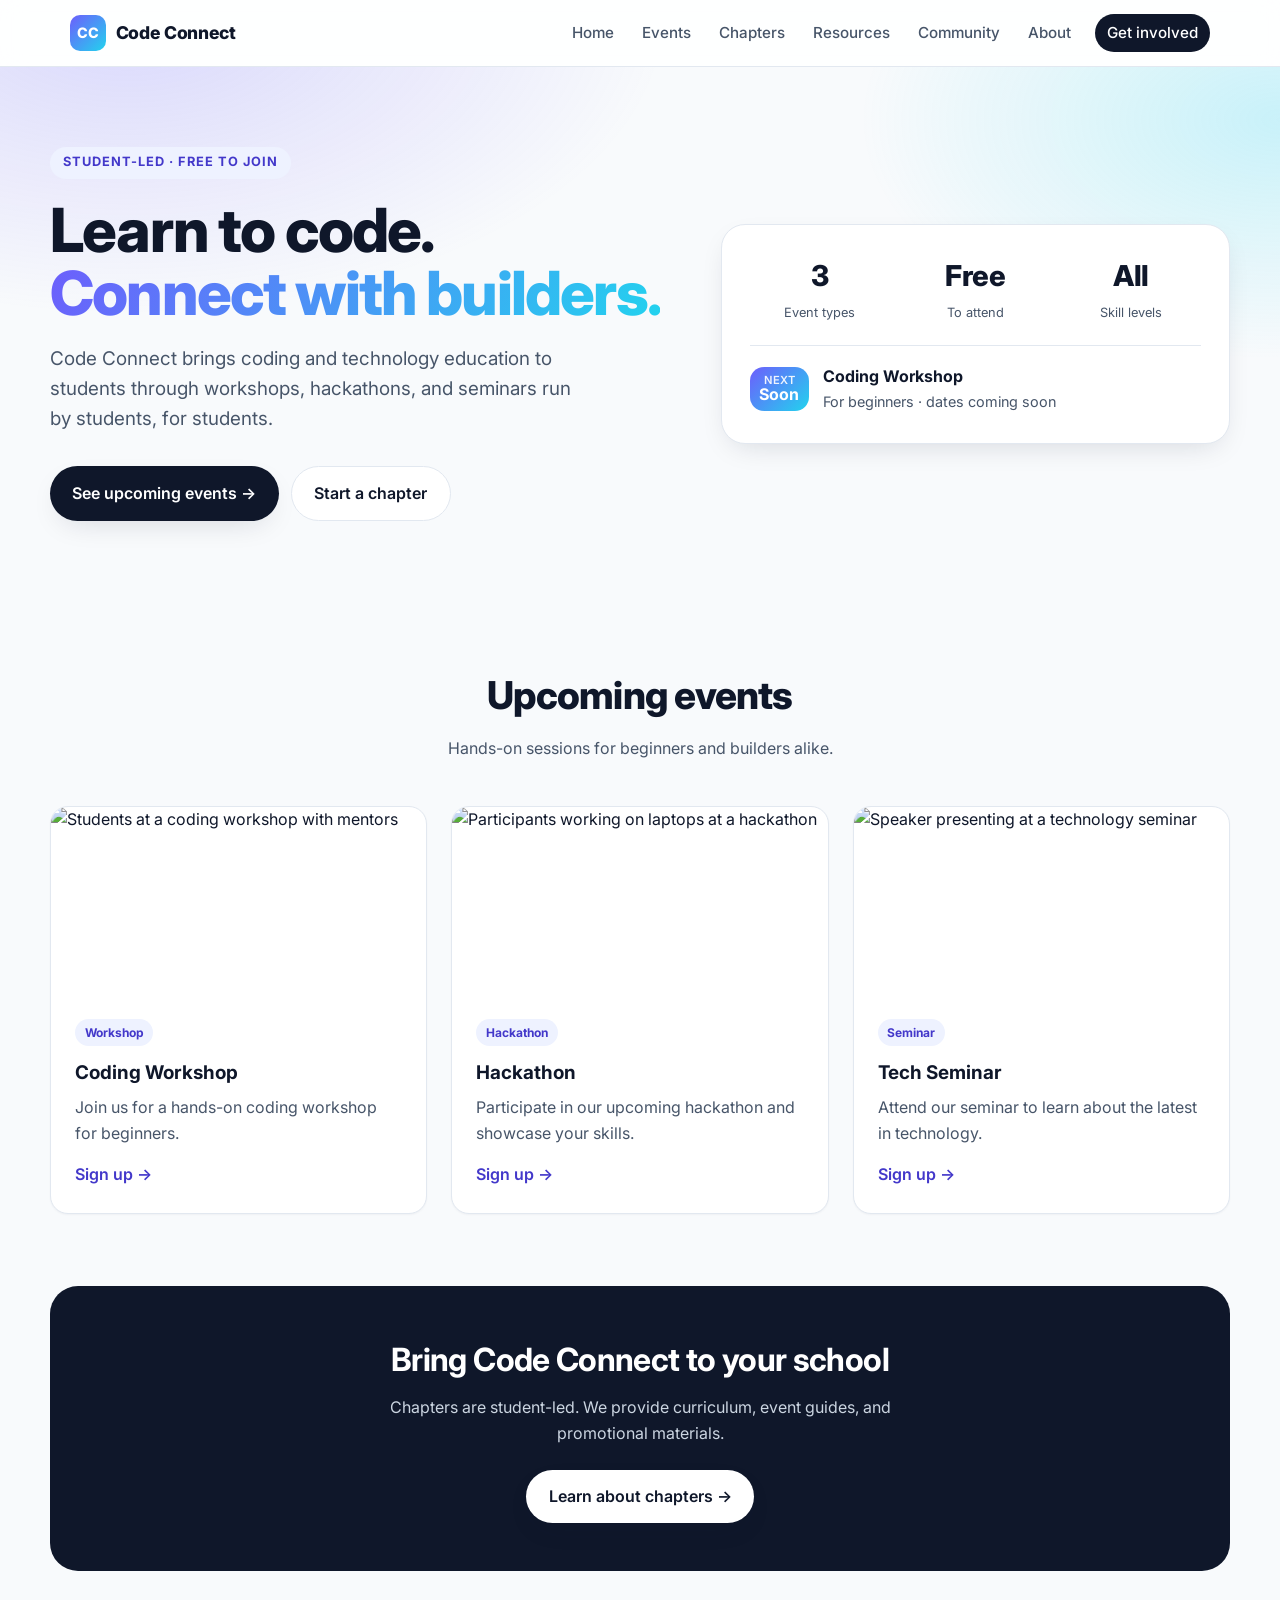
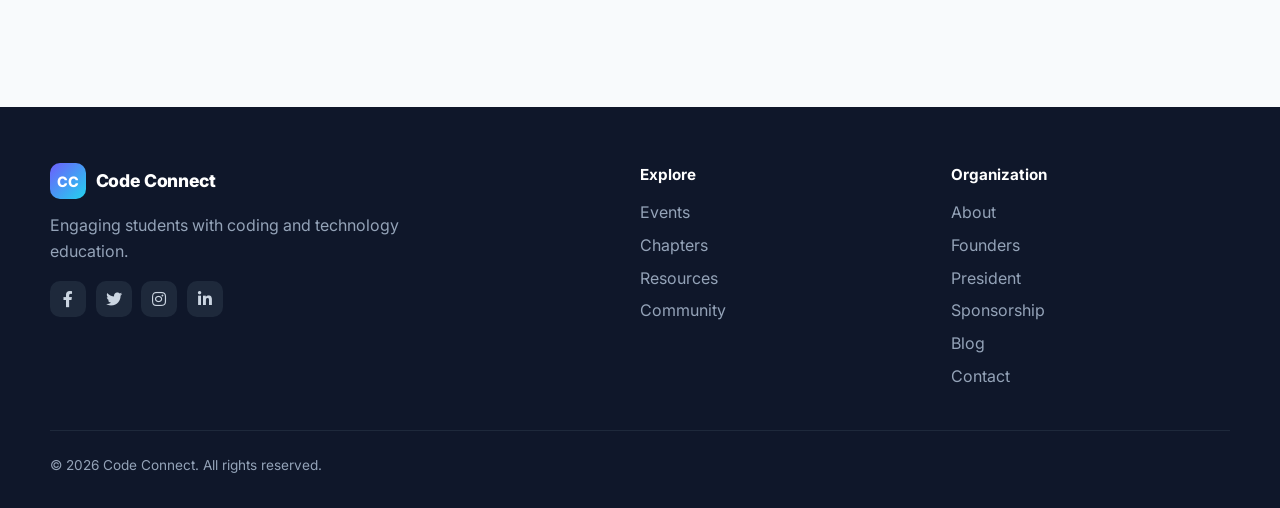
==== index.html @ 2a368549 "Code Connect website: redesign, founders and president pages" ====
<!doctype html>
<html lang="en">
<head>
  <meta charset="utf-8" />
  <meta name="viewport" content="width=device-width, initial-scale=1.0" />
  <title>Code Connect — Learn to code</title>
  <link rel="preconnect" href="https://fonts.googleapis.com" />
  <link href="https://fonts.googleapis.com/css2?family=Inter:wght@400;500;600;700;800&display=swap" rel="stylesheet" />
  <script src="https://cdn.tailwindcss.com"></script>
  <link rel="stylesheet" href="https://cdnjs.cloudflare.com/ajax/libs/font-awesome/5.15.3/css/all.min.css" />
  <link rel="stylesheet" href="style.css" />
</head>
<body>
<header class="site-nav">
  <div class="wrap">
    <a class="brand" href="index.html"><span class="brand-mark">CC</span>Code Connect</a>
    <nav class="nav-links" aria-label="Main">
      <a href="index.html">Home</a>
      <a href="events.html">Events</a>
      <a href="chapters.html">Chapters</a>
      <a href="resources.html">Resources</a>
      <a href="community.html">Community</a>
      <a href="about.html">About</a>
      <a href="contacts.html" class="nav-cta">Get involved</a>
    </nav>
  </div>
</header>
<main>
<section class="hero">
  <div class="hero-inner">
    <div>
      <span class="eyebrow">Student-led · Free to join</span>
      <h1>Learn to code.<br /><span class="gradient-text">Connect with builders.</span></h1>
      <p class="lead">Code Connect brings coding and technology education to students through workshops, hackathons, and seminars run by students, for students.</p>
      <div class="hero-actions">
        <a class="btn btn-primary" href="events.html">See upcoming events &rarr;</a>
        <a class="btn btn-ghost" href="chapters.html">Start a chapter</a>
      </div>
    </div>
    <div class="hero-card">
      <div class="stat-row">
        <div class="stat"><strong>3</strong><span>Event types</span></div>
        <div class="stat"><strong>Free</strong><span>To attend</span></div>
        <div class="stat"><strong>All</strong><span>Skill levels</span></div>
      </div>
      <div class="next">
        <div class="date-chip"><small>NEXT</small>Soon</div>
        <div><strong>Coding Workshop</strong><br /><span style="color:#475569;font-size:.9rem">For beginners · dates coming soon</span></div>
      </div>
    </div>
  </div>
</section>

<section class="section">
  <div class="container-x">
    <div class="section-head">
      <h2>Upcoming events</h2>
      <p>Hands-on sessions for beginners and builders alike.</p>
    </div>
    <div class="grid-3">
      <article class="card">
        <img alt="Students at a coding workshop with mentors" src="https://storage.googleapis.com/a1aa/image/Tjz4YbG64krkLZv96mCDO0YobpK5CkOuRFcffKxFZkyejjbnA.jpg" />
        <div class="card-body">
          <span class="pill">Workshop</span>
          <h3>Coding Workshop</h3>
          <p>Join us for a hands-on coding workshop for beginners.</p>
          <a class="card-link" href="events.html">Sign up</a>
        </div>
      </article>
      <article class="card">
        <img alt="Participants working on laptops at a hackathon" src="https://storage.googleapis.com/a1aa/image/rI74rDpu7BZwDp7bPpYvdTBc5lGp9jQdH3bQnjBXq4fA542JA.jpg" />
        <div class="card-body">
          <span class="pill">Hackathon</span>
          <h3>Hackathon</h3>
          <p>Participate in our upcoming hackathon and showcase your skills.</p>
          <a class="card-link" href="events.html">Sign up</a>
        </div>
      </article>
      <article class="card">
        <img alt="Speaker presenting at a technology seminar" src="https://storage.googleapis.com/a1aa/image/pTjhTjVOJkLBNROu7k49UaQ9UnIOK3O3C7z0RHsLIkPf442JA.jpg" />
        <div class="card-body">
          <span class="pill">Seminar</span>
          <h3>Tech Seminar</h3>
          <p>Attend our seminar to learn about the latest in technology.</p>
          <a class="card-link" href="events.html">Sign up</a>
        </div>
      </article>
    </div>
  </div>
</section>

<section class="section" style="padding-top:0">
  <div class="container-x band">
    <h2>Bring Code Connect to your school</h2>
    <p>Chapters are student-led. We provide curriculum, event guides, and promotional materials.</p>
    <a class="btn btn-primary" href="chapters.html">Learn about chapters &rarr;</a>
  </div>
</section>

</main>
<footer class="site-footer">
  <div class="footer-grid">
    <div>
      <a class="brand" href="index.html" style="color:#fff"><span class="brand-mark">CC</span>Code Connect</a>
      <p style="margin:0.9rem 0 0;max-width:24rem">Engaging students with coding and technology education.</p>
      <div class="social">
        <a href="#" aria-label="Facebook"><i class="fab fa-facebook-f"></i></a>
        <a href="#" aria-label="Twitter"><i class="fab fa-twitter"></i></a>
        <a href="#" aria-label="Instagram"><i class="fab fa-instagram"></i></a>
        <a href="#" aria-label="LinkedIn"><i class="fab fa-linkedin-in"></i></a>
      </div>
    </div>
    <div>
      <h4>Explore</h4>
      <ul><li><a href="events.html">Events</a></li><li><a href="chapters.html">Chapters</a></li><li><a href="resources.html">Resources</a></li><li><a href="community.html">Community</a></li></ul>
    </div>
    <div>
      <h4>Organization</h4>
      <ul><li><a href="about.html">About</a></li><li><a href="founders.html">Founders</a></li><li><a href="president.html">President</a></li><li><a href="sponsorship.html">Sponsorship</a></li><li><a href="blog.html">Blog</a></li><li><a href="contacts.html">Contact</a></li></ul>
    </div>
  </div>
  <p class="copyright">© 2026 Code Connect. All rights reserved.</p>
</footer>
</body>
</html>
---- style.css ----
/* Code Connect — modern theme */
:root {
  --ink: #0f172a;
  --ink-soft: #475569;
  --bg: #f8fafc;
  --card: #ffffff;
  --line: #e2e8f0;
  --accent: #6d5efc;
  --accent-2: #22d3ee;
  --accent-ink: #4338ca;
  --radius: 18px;
  --shadow: 0 10px 30px -12px rgba(15, 23, 42, 0.18);
}

*, *::before, *::after { box-sizing: border-box; }

html { scroll-behavior: smooth; }

body {
  font-family: 'Inter', 'Roboto', system-ui, sans-serif;
  background: var(--bg);
  color: var(--ink);
  margin: 0;
  line-height: 1.6;
  -webkit-font-smoothing: antialiased;
}

a { color: var(--accent-ink); text-decoration: none; }
a:hover { color: var(--accent); }

img { max-width: 100%; }

/* ---------- Nav ---------- */
.site-nav {
  position: sticky;
  top: 0;
  z-index: 50;
  background: rgba(255, 255, 255, 0.85);
  backdrop-filter: saturate(180%) blur(12px);
  border-bottom: 1px solid var(--line);
}
.site-nav .wrap {
  max-width: 1180px;
  margin: 0 auto;
  padding: 0.85rem 1.25rem;
  display: flex;
  align-items: center;
  justify-content: space-between;
  gap: 1.5rem;
}
.brand {
  display: flex;
  align-items: center;
  gap: 0.6rem;
  font-weight: 800;
  font-size: 1.1rem;
  color: var(--ink);
  letter-spacing: -0.01em;
}
.brand:hover { color: var(--ink); }
.brand-mark {
  width: 36px;
  height: 36px;
  border-radius: 10px;
  background: linear-gradient(135deg, var(--accent), var(--accent-2));
  color: #fff;
  display: grid;
  place-items: center;
  font-weight: 800;
  font-size: 0.9rem;
}
.nav-links {
  display: flex;
  align-items: center;
  gap: 0.25rem;
  flex-wrap: nowrap;
}
.nav-links a {
  color: var(--ink-soft);
  font-weight: 500;
  font-size: 0.95rem;
  padding: 0.45rem 0.75rem;
  border-radius: 999px;
  white-space: nowrap;
}
.nav-links a:hover,
.nav-links a.active { color: var(--ink); background: #eef2ff; }
.nav-cta {
  background: var(--ink) !important;
  color: #fff !important;
  margin-left: 0.5rem;
}
.nav-cta:hover { background: var(--accent) !important; }

@media (max-width: 900px) {
  .site-nav .wrap { flex-wrap: wrap; }
  .nav-links { flex-wrap: wrap; justify-content: center; width: 100%; }
}

/* ---------- Hero ---------- */
.hero {
  position: relative;
  overflow: hidden;
  background:
    radial-gradient(900px 500px at 10% -10%, rgba(109, 94, 252, 0.22), transparent 60%),
    radial-gradient(700px 400px at 100% 10%, rgba(34, 211, 238, 0.22), transparent 60%),
    var(--bg);
  padding: 5rem 1.25rem 4.5rem;
}
.hero-inner {
  max-width: 1180px;
  margin: 0 auto;
  display: grid;
  grid-template-columns: 1.1fr 0.9fr;
  gap: 3rem;
  align-items: center;
}
.eyebrow {
  display: inline-block;
  font-size: 0.8rem;
  font-weight: 700;
  letter-spacing: 0.08em;
  text-transform: uppercase;
  color: var(--accent-ink);
  background: #eef2ff;
  padding: 0.35rem 0.8rem;
  border-radius: 999px;
  margin-bottom: 1.25rem;
}
.hero h1 {
  font-size: clamp(2.4rem, 5vw, 3.8rem);
  line-height: 1.05;
  letter-spacing: -0.03em;
  margin: 0 0 1.1rem;
  font-weight: 800;
}
.gradient-text {
  background: linear-gradient(120deg, var(--accent), var(--accent-2));
  -webkit-background-clip: text;
  background-clip: text;
  color: transparent;
}
.hero p.lead {
  font-size: 1.18rem;
  color: var(--ink-soft);
  max-width: 34rem;
  margin: 0 0 2rem;
}
.btn {
  display: inline-flex;
  align-items: center;
  gap: 0.4rem;
  padding: 0.85rem 1.4rem;
  border-radius: 999px;
  font-weight: 600;
  transition: transform 0.2s ease, box-shadow 0.2s ease, background 0.2s ease;
}
.btn:hover { transform: translateY(-2px); }
.btn-primary {
  background: var(--ink);
  color: #fff;
  box-shadow: var(--shadow);
}
.btn-primary:hover { background: var(--accent); color: #fff; }
.btn-ghost {
  background: #fff;
  color: var(--ink);
  border: 1px solid var(--line);
}
.btn-ghost:hover { color: var(--accent-ink); border-color: var(--accent); }
.hero-actions { display: flex; flex-wrap: wrap; gap: 0.75rem; }

.hero-card {
  background: #fff;
  border: 1px solid var(--line);
  border-radius: 24px;
  padding: 1.75rem;
  box-shadow: var(--shadow);
}
.hero-card .stat-row { display: grid; grid-template-columns: repeat(3, 1fr); gap: 1rem; margin-bottom: 1.25rem; }
.stat { text-align: center; }
.stat strong {
  display: block;
  font-size: 1.8rem;
  font-weight: 800;
  letter-spacing: -0.02em;
}
.stat span { font-size: 0.8rem; color: var(--ink-soft); }
.hero-card .next {
  border-top: 1px solid var(--line);
  padding-top: 1.1rem;
  display: flex;
  gap: 0.9rem;
  align-items: center;
}
.date-chip {
  min-width: 56px;
  text-align: center;
  background: linear-gradient(135deg, var(--accent), var(--accent-2));
  color: #fff;
  border-radius: 14px;
  padding: 0.45rem 0.6rem;
  font-weight: 700;
  line-height: 1.1;
}
.date-chip small { display: block; font-size: 0.7rem; font-weight: 600; opacity: 0.9; }

@media (max-width: 860px) {
  .hero-inner { grid-template-columns: 1fr; }
  .hero { padding-top: 3rem; }
}

/* ---------- Sections & cards ---------- */
.section { padding: 4.5rem 1.25rem; }
.section-head { text-align: center; max-width: 42rem; margin: 0 auto 2.75rem; }
.section-head h2 {
  font-size: clamp(1.8rem, 3.5vw, 2.4rem);
  letter-spacing: -0.02em;
  margin: 0 0 0.6rem;
  font-weight: 800;
}
.section-head p { color: var(--ink-soft); margin: 0; }
.container-x { max-width: 1180px; margin: 0 auto; }

.grid-3 { display: grid; grid-template-columns: repeat(3, 1fr); gap: 1.5rem; }
.grid-2 { display: grid; grid-template-columns: repeat(2, 1fr); gap: 1.5rem; }
@media (max-width: 900px) { .grid-3, .grid-2 { grid-template-columns: 1fr; } }

.card {
  background: var(--card);
  border: 1px solid var(--line);
  border-radius: var(--radius);
  overflow: hidden;
  box-shadow: 0 1px 2px rgba(15, 23, 42, 0.04);
  transition: transform 0.25s ease, box-shadow 0.25s ease;
  display: flex;
  flex-direction: column;
}
.card:hover { transform: translateY(-4px); box-shadow: var(--shadow); }
.card img { width: 100%; height: 190px; object-fit: cover; display: block; }
.card-body { padding: 1.4rem 1.5rem 1.6rem; flex: 1; display: flex; flex-direction: column; }
.card-body h3 { margin: 0 0 0.4rem; font-size: 1.18rem; font-weight: 700; }
.card-body p { margin: 0 0 1rem; color: var(--ink-soft); }
.card-link { margin-top: auto; font-weight: 600; color: var(--accent-ink); }
.card-link::after { content: " \2192"; }

.pill {
  display: inline-block;
  font-size: 0.75rem;
  font-weight: 700;
  color: var(--accent-ink);
  background: #eef2ff;
  padding: 0.25rem 0.6rem;
  border-radius: 999px;
  margin-bottom: 0.75rem;
  align-self: flex-start;
}

/* Team / founders */
.person { text-align: center; padding: 2rem 1.5rem; }
.avatar {
  width: 120px; height: 120px; border-radius: 50%;
  object-fit: cover; margin: 0 auto 1rem; display: block;
  border: 4px solid #fff; box-shadow: var(--shadow);
}
.person h3 { margin: 0; font-size: 1.2rem; font-weight: 700; }
.person .role { color: var(--accent-ink); font-weight: 600; font-size: 0.9rem; margin: 0.2rem 0 1rem; }

/* Callout band */
.band {
  background: var(--ink);
  color: #e2e8f0;
  border-radius: 28px;
  padding: 3rem 2rem;
  text-align: center;
  position: relative;
  overflow: hidden;
}
.band h2 { color: #fff; font-size: 2rem; margin: 0 0 0.6rem; letter-spacing: -0.02em; }
.band p { color: #cbd5e1; margin: 0 auto 1.5rem; max-width: 36rem; }
.band .btn-primary { background: #fff; color: var(--ink); }
.band .btn-primary:hover { background: var(--accent-2); color: var(--ink); }

/* ---------- Footer ---------- */
.site-footer {
  background: var(--ink);
  color: #94a3b8;
  padding: 3.5rem 1.25rem 2rem;
  margin-top: 4rem;
}
.footer-grid {
  max-width: 1180px;
  margin: 0 auto;
  display: grid;
  grid-template-columns: 2fr 1fr 1fr;
  gap: 2rem;
}
.site-footer h4 { color: #fff; margin: 0 0 0.8rem; font-size: 0.95rem; }
.site-footer ul { list-style: none; padding: 0; margin: 0; display: grid; gap: 0.45rem; }
.site-footer a { color: #94a3b8; }
.site-footer a:hover { color: #fff; }
.social { display: flex; gap: 0.6rem; margin-top: 1rem; }
.social a {
  width: 36px; height: 36px; border-radius: 10px;
  background: #1e293b; display: grid; place-items: center; color: #cbd5e1;
}
.social a:hover { background: var(--accent); color: #fff; }
.copyright {
  max-width: 1180px; margin: 2.5rem auto 0; padding-top: 1.5rem;
  border-top: 1px solid #1e293b; font-size: 0.85rem;
}
@media (max-width: 760px) { .footer-grid { grid-template-columns: 1fr; } }

/* Simple page header used on inner pages */
.page-head {
  background:
    radial-gradient(700px 300px at 0% 0%, rgba(109, 94, 252, 0.18), transparent 60%),
    var(--bg);
  padding: 4rem 1.25rem 2.5rem;
  text-align: center;
}
.page-head h1 { font-size: clamp(2rem, 4vw, 2.8rem); letter-spacing: -0.02em; margin: 0 0 0.5rem; font-weight: 800; }
.page-head p { color: var(--ink-soft); margin: 0 auto; max-width: 36rem; }

/* Tiles and alt sections used by inner pages */
.tile {
  background: var(--card);
  border: 1px solid var(--line);
  border-radius: var(--radius);
  padding: 1.25rem;
  box-shadow: 0 1px 2px rgba(15, 23, 42, 0.04);
  transition: transform 0.25s ease, box-shadow 0.25s ease;
}
.tile:hover { transform: translateY(-3px); box-shadow: var(--shadow); }
.tile img { border-radius: 12px; }
.alt-bg { background: #eef2f7; }
.tile .btn { margin-top: 1rem; font-size: 0.9rem; padding: 0.6rem 1.1rem; }
.social-icon { color: var(--accent-ink); font-size: 2.2rem; }
.social-icon:hover { color: var(--accent); }
/* Old inner-page wrapper: give it the site width and gutters */
.container { width: 100%; max-width: 1180px; margin-left: auto; margin-right: auto; padding-left: 1.25rem; padding-right: 1.25rem; }
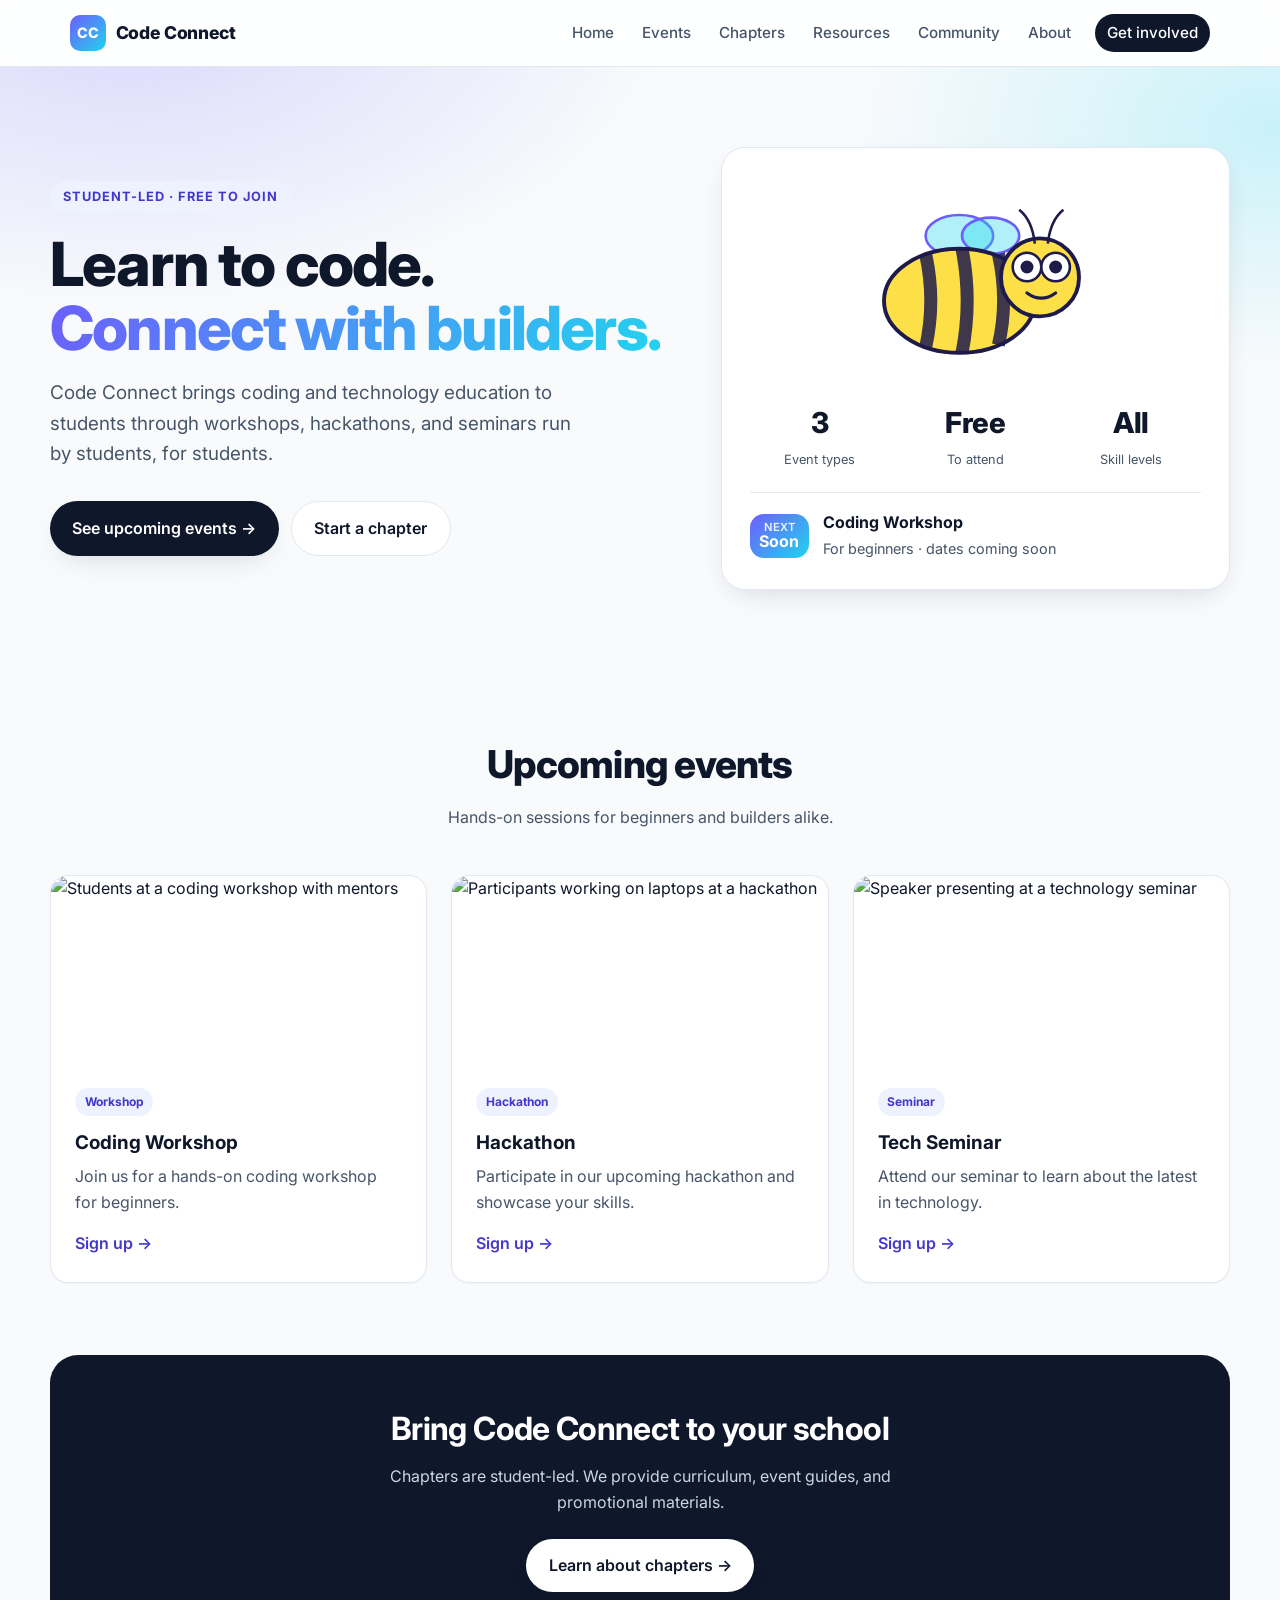
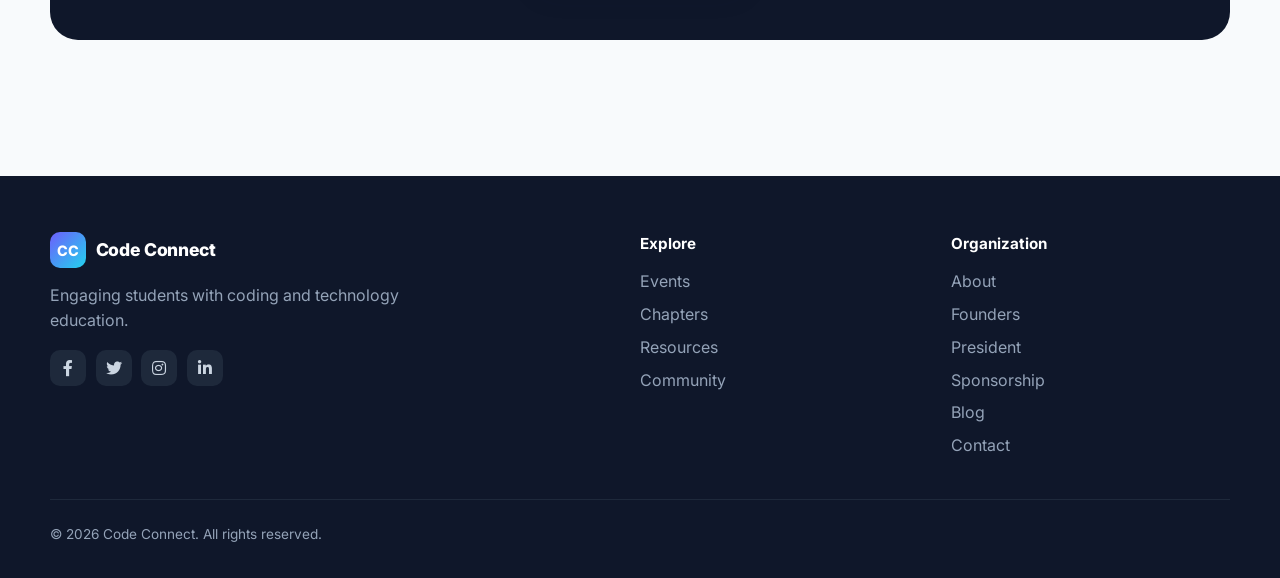
==== commit 416f5c65: "Add cursor-following bee to hero" ====
--- a/index.html
+++ b/index.html
@@ -38,6 +38,21 @@
       </div>
     </div>
     <div class="hero-card">
+      <svg class="bee" viewBox="0 0 200 160" role="img" aria-label="Code Connect bee">
+        <g class="wing"><ellipse cx="88" cy="46" rx="26" ry="16" fill="rgba(34,211,238,.35)" stroke="#6d5efc" stroke-width="2"/></g>
+        <g class="wing wing-b"><ellipse cx="112" cy="46" rx="22" ry="14" fill="rgba(34,211,238,.35)" stroke="#6d5efc" stroke-width="2"/></g>
+        <ellipse cx="88" cy="96" rx="58" ry="40" fill="#fde047" stroke="#1e1b4b" stroke-width="3"/>
+        <path d="M62 60 Q70 96 62 132 M90 56 Q98 96 90 136 M118 60 Q126 96 118 130" fill="none" stroke="#1e1b4b" stroke-width="10" opacity=".85"/>
+        <g class="head">
+          <circle cx="150" cy="78" r="30" fill="#fde047" stroke="#1e1b4b" stroke-width="3"/>
+          <circle cx="140" cy="70" r="11" fill="#fff" stroke="#1e1b4b" stroke-width="2"/>
+          <circle cx="162" cy="70" r="11" fill="#fff" stroke="#1e1b4b" stroke-width="2"/>
+          <circle class="pupil" cx="140" cy="70" r="5" fill="#1e1b4b"/>
+          <circle class="pupil" cx="162" cy="70" r="5" fill="#1e1b4b"/>
+          <path d="M140 90 Q151 98 162 90" fill="none" stroke="#1e1b4b" stroke-width="2.5" stroke-linecap="round"/>
+          <path d="M146 52 Q144 34 134 26 M156 52 Q158 34 168 26" fill="none" stroke="#1e1b4b" stroke-width="2"/>
+        </g>
+      </svg>
       <div class="stat-row">
         <div class="stat"><strong>3</strong><span>Event types</span></div>
         <div class="stat"><strong>Free</strong><span>To attend</span></div>
@@ -121,5 +136,36 @@
   </div>
   <p class="copyright">© 2026 Code Connect. All rights reserved.</p>
 </footer>
+<script>
+  // Bee face: pupils and head lean toward the cursor.
+  (function () {
+    const bee = document.querySelector('.bee');
+    if (!bee) return;
+    const head = bee.querySelector('.head');
+    const pupils = bee.querySelectorAll('.pupil');
+    const eyes = [[140, 70], [162, 70]];
+    let mx = null, my = null, queued = false;
+    function aim() {
+      queued = false;
+      if (mx === null) return;
+      const r = bee.getBoundingClientRect();
+      const sx = 200 / r.width, sy = 160 / r.height;
+      const px = (mx - r.left) * sx, py = (my - r.top) * sy;
+      pupils.forEach((p, i) => {
+        const [ex, ey] = eyes[i];
+        const dx = px - ex, dy = py - ey, d = Math.hypot(dx, dy) || 1;
+        const k = Math.min(3.5, d) / d;
+        p.setAttribute('cx', ex + dx * k);
+        p.setAttribute('cy', ey + dy * k);
+      });
+      const lean = Math.max(-6, Math.min(6, (px - 150) / 12));
+      head.setAttribute('transform', `rotate(${lean.toFixed(1)} 150 78)`);
+    }
+    addEventListener('pointermove', e => {
+      mx = e.clientX; my = e.clientY;
+      if (!queued) { queued = true; requestAnimationFrame(aim); }
+    });
+  })();
+</script>
 </body>
 </html>
--- a/style.css
+++ b/style.css
@@ -177,6 +177,10 @@
   padding: 1.75rem;
   box-shadow: var(--shadow);
 }
+.bee { display: block; width: 100%; max-width: 260px; height: auto; margin: 0 auto 1rem; overflow: visible; }
+.bee .wing { transform-box: fill-box; transform-origin: 50% 100%; animation: flap .12s ease-in-out infinite alternate; }
+.bee .wing-b { animation-delay: -.06s; }
+@keyframes flap { from { transform: scaleY(1); } to { transform: scaleY(.55); } }
 .hero-card .stat-row { display: grid; grid-template-columns: repeat(3, 1fr); gap: 1rem; margin-bottom: 1.25rem; }
 .stat { text-align: center; }
 .stat strong {
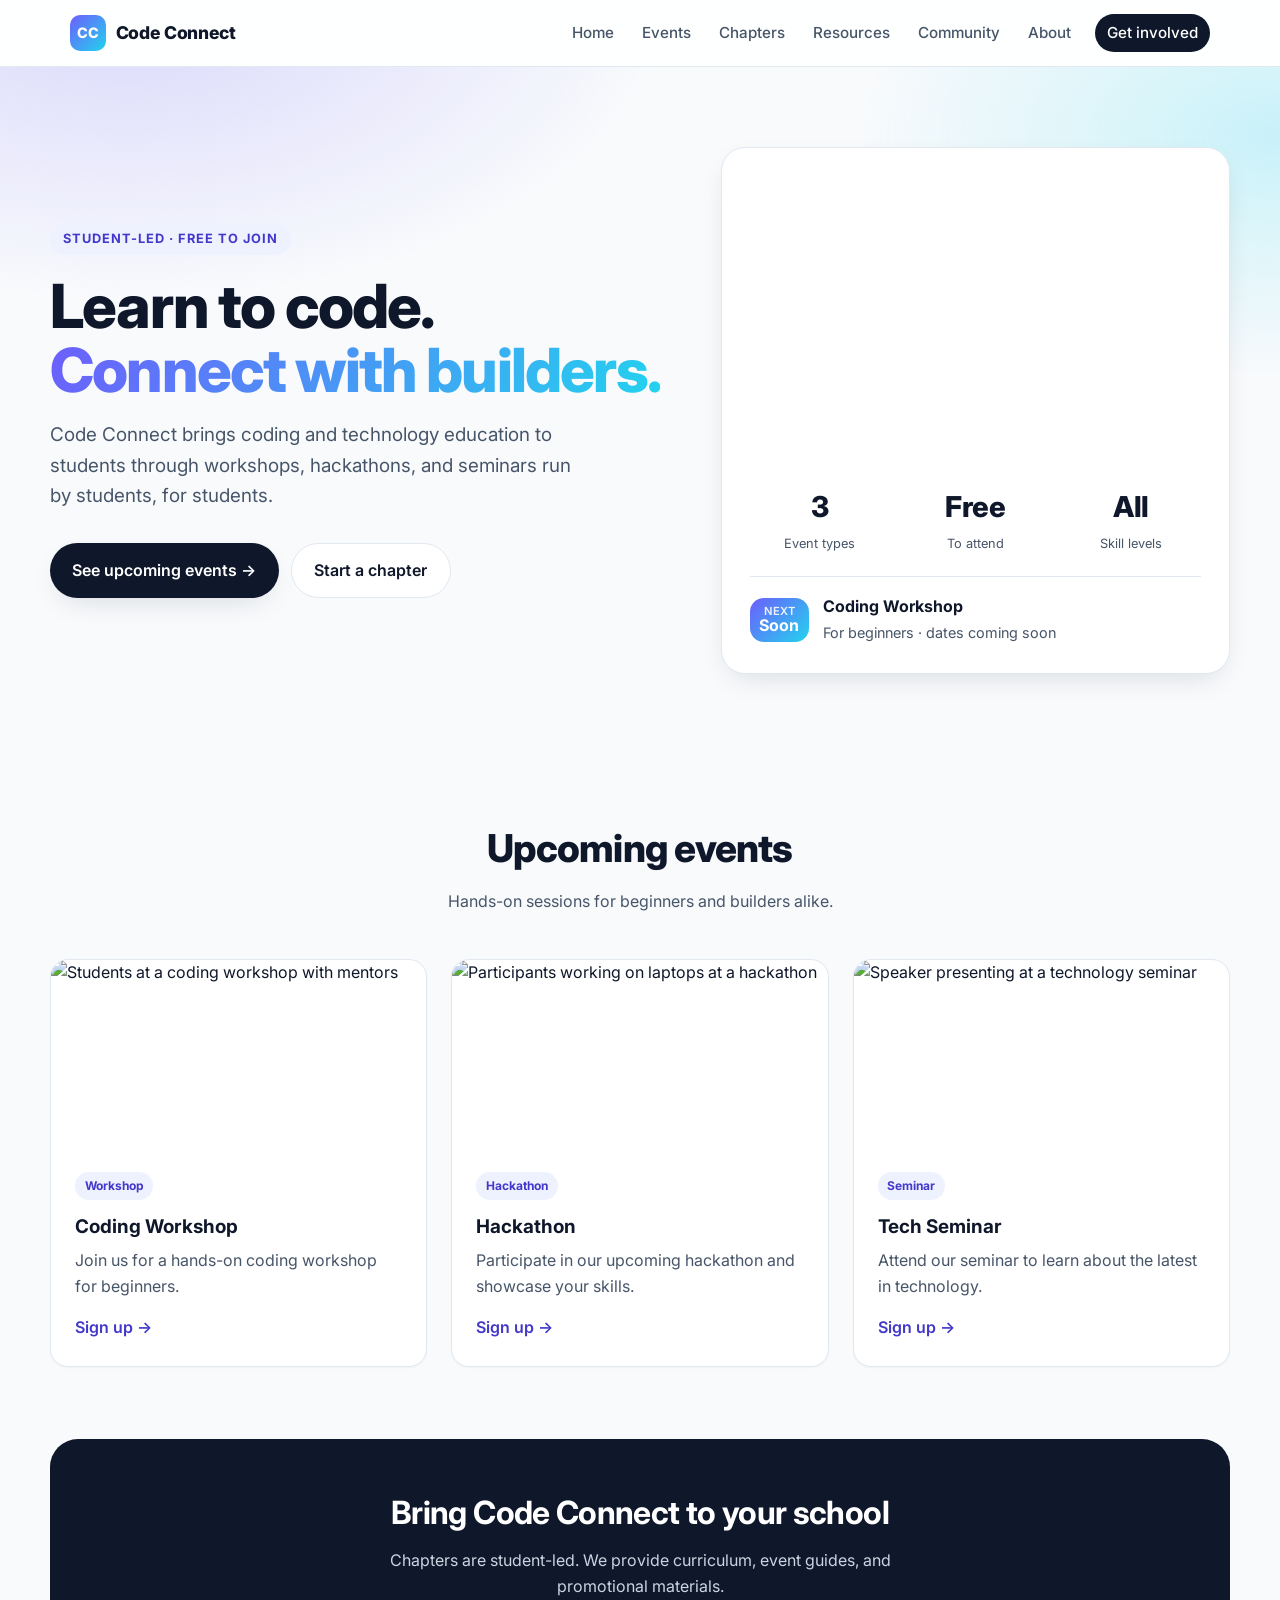
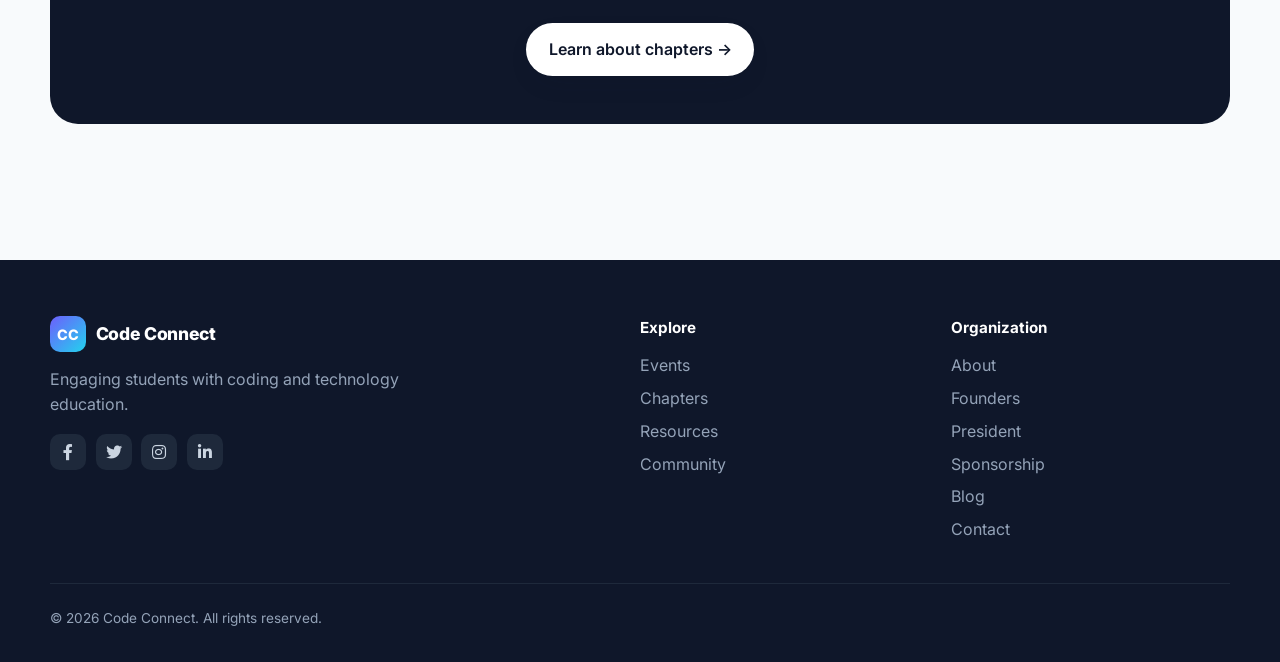
==== commit baf37349: "Replace hero bee with three.js mascot that follows the cursor" ====
--- a/index.html
+++ b/index.html
@@ -38,21 +38,7 @@
       </div>
     </div>
     <div class="hero-card">
-      <svg class="bee" viewBox="0 0 200 160" role="img" aria-label="Code Connect bee">
-        <g class="wing"><ellipse cx="88" cy="46" rx="26" ry="16" fill="rgba(34,211,238,.35)" stroke="#6d5efc" stroke-width="2"/></g>
-        <g class="wing wing-b"><ellipse cx="112" cy="46" rx="22" ry="14" fill="rgba(34,211,238,.35)" stroke="#6d5efc" stroke-width="2"/></g>
-        <ellipse cx="88" cy="96" rx="58" ry="40" fill="#fde047" stroke="#1e1b4b" stroke-width="3"/>
-        <path d="M62 60 Q70 96 62 132 M90 56 Q98 96 90 136 M118 60 Q126 96 118 130" fill="none" stroke="#1e1b4b" stroke-width="10" opacity=".85"/>
-        <g class="head">
-          <circle cx="150" cy="78" r="30" fill="#fde047" stroke="#1e1b4b" stroke-width="3"/>
-          <circle cx="140" cy="70" r="11" fill="#fff" stroke="#1e1b4b" stroke-width="2"/>
-          <circle cx="162" cy="70" r="11" fill="#fff" stroke="#1e1b4b" stroke-width="2"/>
-          <circle class="pupil" cx="140" cy="70" r="5" fill="#1e1b4b"/>
-          <circle class="pupil" cx="162" cy="70" r="5" fill="#1e1b4b"/>
-          <path d="M140 90 Q151 98 162 90" fill="none" stroke="#1e1b4b" stroke-width="2.5" stroke-linecap="round"/>
-          <path d="M146 52 Q144 34 134 26 M156 52 Q158 34 168 26" fill="none" stroke="#1e1b4b" stroke-width="2"/>
-        </g>
-      </svg>
+      <div class="bee3d" id="bee3d" role="img" aria-label="Code Connect mascot"></div>
       <div class="stat-row">
         <div class="stat"><strong>3</strong><span>Event types</span></div>
         <div class="stat"><strong>Free</strong><span>To attend</span></div>
@@ -137,35 +123,106 @@
   <p class="copyright">© 2026 Code Connect. All rights reserved.</p>
 </footer>
 <script>
-  // Bee face: pupils and head lean toward the cursor.
-  (function () {
-    const bee = document.querySelector('.bee');
-    if (!bee) return;
-    const head = bee.querySelector('.head');
-    const pupils = bee.querySelectorAll('.pupil');
-    const eyes = [[140, 70], [162, 70]];
-    let mx = null, my = null, queued = false;
-    function aim() {
-      queued = false;
-      if (mx === null) return;
-      const r = bee.getBoundingClientRect();
-      const sx = 200 / r.width, sy = 160 / r.height;
-      const px = (mx - r.left) * sx, py = (my - r.top) * sy;
-      pupils.forEach((p, i) => {
-        const [ex, ey] = eyes[i];
-        const dx = px - ex, dy = py - ey, d = Math.hypot(dx, dy) || 1;
-        const k = Math.min(3.5, d) / d;
-        p.setAttribute('cx', ex + dx * k);
-        p.setAttribute('cy', ey + dy * k);
+</script>
+<script type="importmap">{"imports":{"three":"https://unpkg.com/three@0.160.0/build/three.module.js"}}</script>
+<script type="module">
+  // Mascot rebuilt from the Spline original: blue head, cyan leaves, floating laptops.
+  // The head turns and the eyes shift toward the cursor.
+  import * as THREE from 'three';
+  const host = document.getElementById('bee3d');
+  if (host && 'WebGLRenderingContext' in window) {
+    const W = host.clientWidth, H = host.clientHeight;
+    const renderer = new THREE.WebGLRenderer({ antialias: true, alpha: true });
+    renderer.setPixelRatio(Math.min(devicePixelRatio, 2));
+    renderer.setSize(W, H);
+    host.appendChild(renderer.domElement);
+    const scene = new THREE.Scene();
+    const cam = new THREE.PerspectiveCamera(35, W / H, 0.1, 100);
+    cam.position.set(0, 0, 9.5);
+    scene.add(new THREE.HemisphereLight(0xffffff, 0x8899bb, 2.2));
+    const key = new THREE.DirectionalLight(0xffffff, 1.6);
+    key.position.set(3, 4, 5);
+    scene.add(key);
+
+    const mat = (c, r = 0.4) => new THREE.MeshStandardMaterial({ color: c, roughness: r });
+    const blue = mat(0x6fa3d8, 0.35), ink = mat(0x1b1f2a, 0.6);
+
+    const head = new THREE.Group();
+    scene.add(head);
+    head.add(new THREE.Mesh(new THREE.SphereGeometry(1.6, 48, 32), blue));
+    const yellow = new THREE.Mesh(new THREE.SphereGeometry(1.5, 48, 32), mat(0xf5e21a, 0.5));
+    yellow.position.set(0.15, 0.35, -0.45);
+    head.add(yellow);
+    // Cyan leaves on top
+    for (const s of [-1, 1]) {
+      const leaf = new THREE.Mesh(new THREE.SphereGeometry(0.5, 24, 16), mat(0x1fe8d2, 0.3));
+      leaf.scale.set(0.22, 1.1, 0.06);
+      leaf.position.set(s * 0.35, 1.75, 0);
+      leaf.rotation.z = -s * 0.35;
+      head.add(leaf);
+    }
+    // Face parts sit on the head's surface, facing outward
+    const R = 1.6;
+    function onHead(mesh, x, y, spin = 0) {
+      const p = new THREE.Vector3(x, y, Math.sqrt(R * R - x * x - y * y));
+      mesh.position.copy(p.clone().multiplyScalar(1.01));
+      mesh.lookAt(p.clone().multiplyScalar(2));
+      mesh.rotateZ(spin);
+      head.add(mesh);
+      return mesh;
+    }
+    for (const s of [-1, 1]) {
+      onHead(new THREE.Mesh(new THREE.SphereGeometry(0.1, 16, 12), ink), s * 0.5, 0.1);
+      onHead(new THREE.Mesh(new THREE.TorusGeometry(0.2, 0.03, 8, 16, Math.PI * 0.6), ink), s * 0.5, 0.4, s > 0 ? 0.5 : Math.PI - 0.5);
+      const c = onHead(new THREE.Mesh(new THREE.SphereGeometry(0.2, 16, 12), mat(0x5b6fc4, 0.6)), s * 0.9, -0.15);
+      c.scale.set(1, 0.7, 0.2);
+    }
+    onHead(new THREE.Mesh(new THREE.TorusGeometry(0.22, 0.035, 8, 20, Math.PI), ink), 0, -0.3, Math.PI);
+
+    // Floating laptops
+    function laptop(color, screen) {
+      const g = new THREE.Group();
+      const base = new THREE.Mesh(new THREE.BoxGeometry(0.7, 0.05, 0.5), mat(color));
+      const lid = new THREE.Mesh(new THREE.BoxGeometry(0.7, 0.5, 0.04), mat(color));
+      lid.position.set(0, 0.27, -0.23);
+      lid.rotation.x = -0.5;
+      const scr = new THREE.Mesh(new THREE.BoxGeometry(0.6, 0.38, 0.02), mat(screen, 0.2));
+      scr.position.set(0, 0.27, -0.23);
+      scr.rotation.x = -0.5;
+      scr.position.z -= 0.025;
+      g.add(base, lid, scr);
+      return g;
+    }
+    const laptops = [
+      [laptop(0x4f86c9, 0xd6e64a), -3.4, 2.4, 0.4],
+      [laptop(0x3050a0, 0x2b3a7a), -2.9, -0.4, -0.2],
+      [laptop(0x4f86c9, 0xb8d94a), -3.6, -2.7, 0.3],
+    ];
+    laptops.forEach(([g]) => scene.add(g));
+
+    let mx = 0, my = 0;
+    addEventListener('pointermove', e => {
+      mx = (e.clientX / innerWidth) * 2 - 1;
+      my = (e.clientY / innerHeight) * 2 - 1;
+    });
+
+    const clock = new THREE.Clock();
+    const cur = { x: 0, y: 0 };
+    (function loop() {
+      const t = clock.getElapsedTime();
+      cur.x += (mx - cur.x) * 0.08;
+      cur.y += (my - cur.y) * 0.08;
+      head.rotation.y = cur.x * 0.55;
+      head.rotation.x = cur.y * 0.35;
+      head.position.y = Math.sin(t * 1.6) * 0.08;
+      laptops.forEach(([g, x, y, rot], i) => {
+        g.position.set(x + Math.sin(t * 0.7 + i) * 0.2, y + Math.sin(t * 1.1 + i * 2) * 0.25, 0.5 * i);
+        g.rotation.set(Math.sin(t * 0.5 + i) * 0.3, t * 0.4 + rot, Math.cos(t * 0.6 + i) * 0.2);
       });
-      const lean = Math.max(-6, Math.min(6, (px - 150) / 12));
-      head.setAttribute('transform', `rotate(${lean.toFixed(1)} 150 78)`);
-    }
-    addEventListener('pointermove', e => {
-      mx = e.clientX; my = e.clientY;
-      if (!queued) { queued = true; requestAnimationFrame(aim); }
-    });
-  })();
+      renderer.render(scene, cam);
+      requestAnimationFrame(loop);
+    })();
+  }
 </script>
 </body>
 </html>
--- a/style.css
+++ b/style.css
@@ -177,10 +177,8 @@
   padding: 1.75rem;
   box-shadow: var(--shadow);
 }
-.bee { display: block; width: 100%; max-width: 260px; height: auto; margin: 0 auto 1rem; overflow: visible; }
-.bee .wing { transform-box: fill-box; transform-origin: 50% 100%; animation: flap .12s ease-in-out infinite alternate; }
-.bee .wing-b { animation-delay: -.06s; }
-@keyframes flap { from { transform: scaleY(1); } to { transform: scaleY(.55); } }
+.bee3d { width: 100%; height: 300px; margin: 0 auto 0.5rem; }
+.bee3d canvas { display: block; width: 100% !important; height: 100% !important; }
 .hero-card .stat-row { display: grid; grid-template-columns: repeat(3, 1fr); gap: 1rem; margin-bottom: 1.25rem; }
 .stat { text-align: center; }
 .stat strong {
